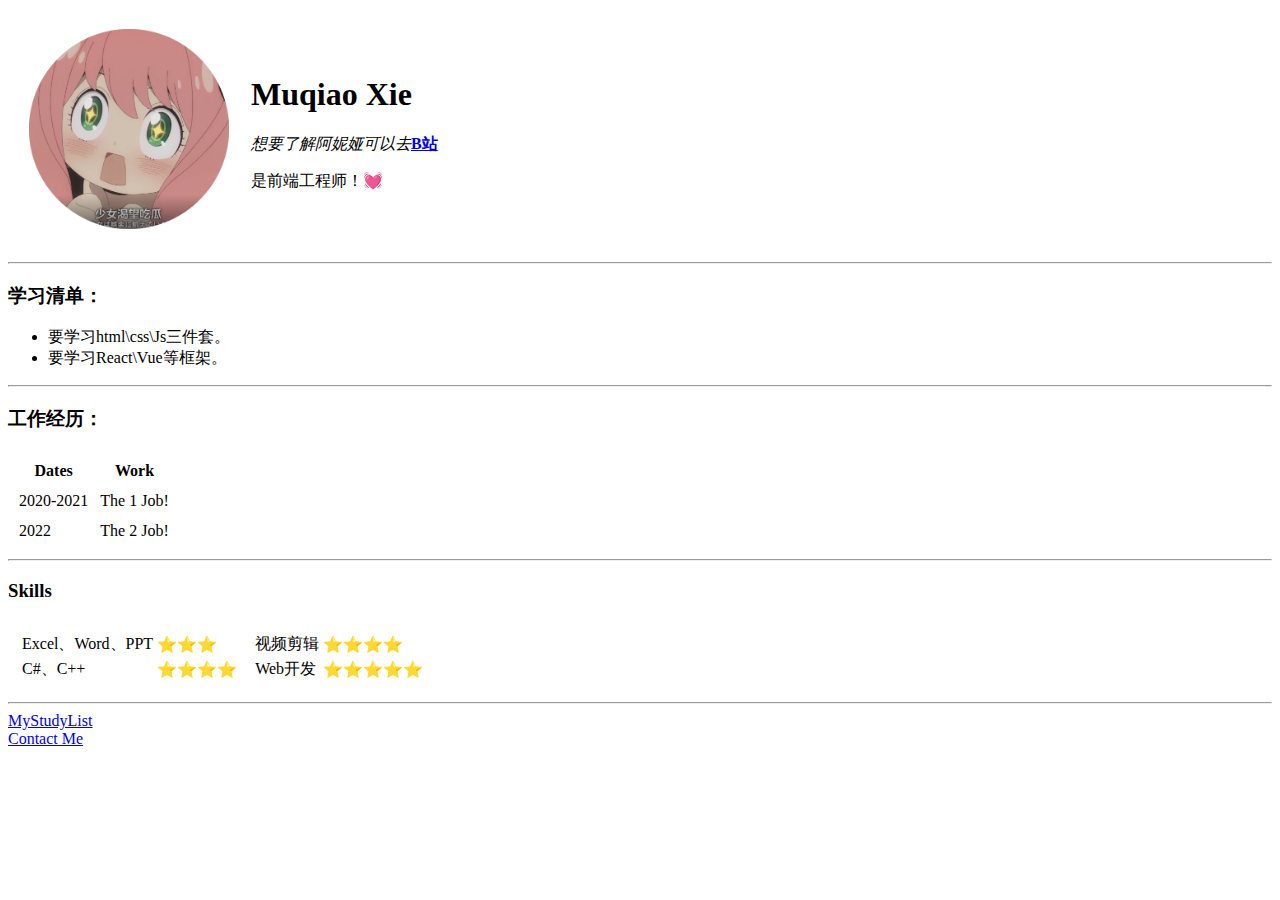
==== index.html @ 861e99d0 "Add initial CV website files" ====
<!doctype html>
<html>
<head>
<meta charset="utf-8">
<title>Muqiao's Personal Site</title>
</head>
<body>
	<table cellspacing="20">
		<tr>
			<td><img src="images/aniya1.png" alt="阿妮娅吃瓜" style="height:200px"></td>
			<td><h1>Muqiao Xie</h1>
				<p><em>想要了解阿妮娅可以去</em><strong><a href="https://bilibili.com">B站</a></strong></p>
				<p>是前端工程师！💓</p></td>
		</tr>
	</table>
	
	
	<hr>
	<h3>学习清单：</h3>
	<ul>
		<li>要学习html\css\Js三件套。</li>
		<li>要学习React\Vue等框架。</li>
	</ul>
	<hr>
	
	<h3>工作经历：</h3>
	<table cellspacing="10">
		<thead>
			<tr>
				<th>Dates</th>
				<th>Work</th>
			</tr>
		</thead>
		<tbody>
			<tr>
				<td>2020-2021</td>
				<td>The 1 Job!</td>
			</tr>
			<tr>
				<td>2022</td>
				<td>The 2 Job!</td>
			</tr>
		</tbody>
		<tfoot></tfoot>
	</table>
	<hr>
	
	<h3>Skills</h3><!--嵌套表-->
	<table cellspacing="10">	
		<tr>
			<td><table><tr><td>Excel、Word、PPT</td><td>⭐⭐⭐</td></tr><tr><td>C#、C++</td><td>⭐⭐⭐⭐</td></tr></table></td>
			
			<td><table><tr><td>视频剪辑</td><td>⭐⭐⭐⭐</td></tr><tr><td>Web开发</td><td>⭐⭐⭐⭐⭐</td></tr></table></td>
		</tr>
		
	</table>
	
	
	<hr>
	<a href="MyStudyList.html">MyStudyList</a>
	<br>
	<a href="ContactMe.html">Contact Me</a>
</body>
</html>
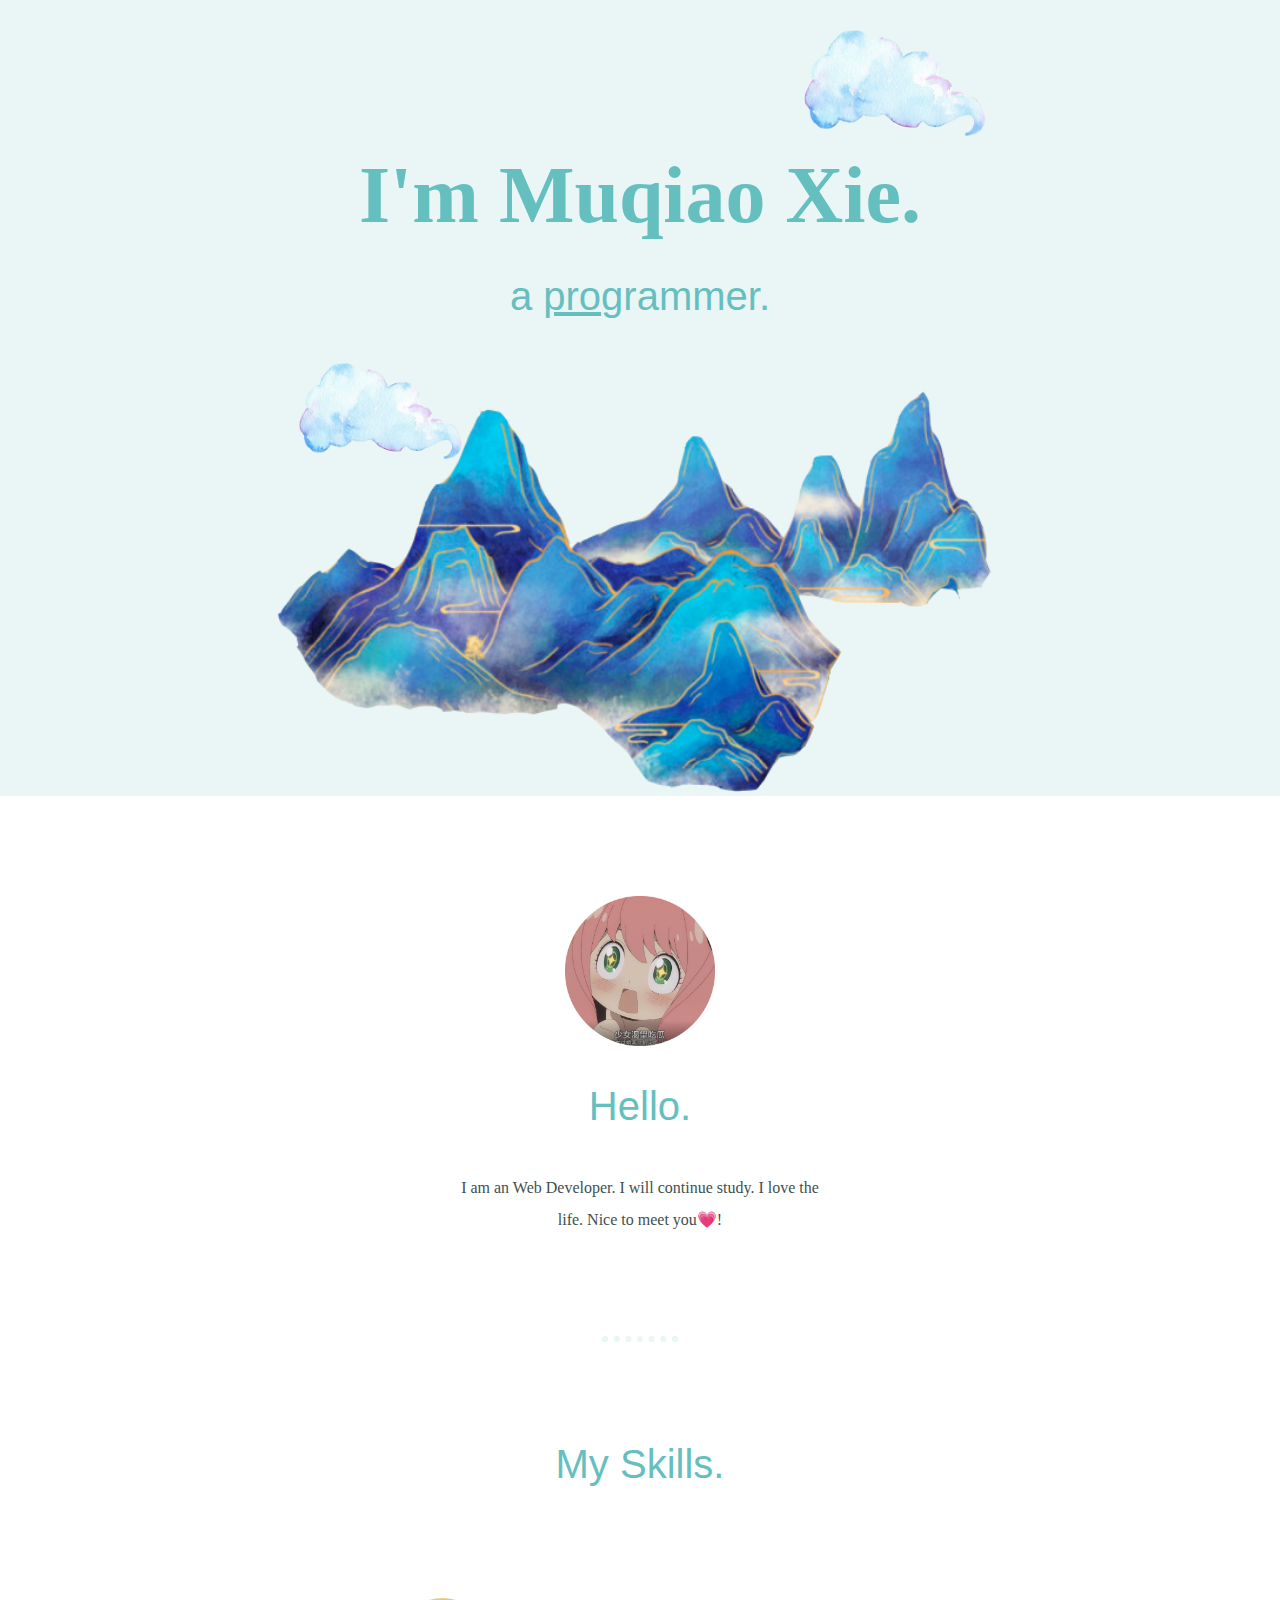
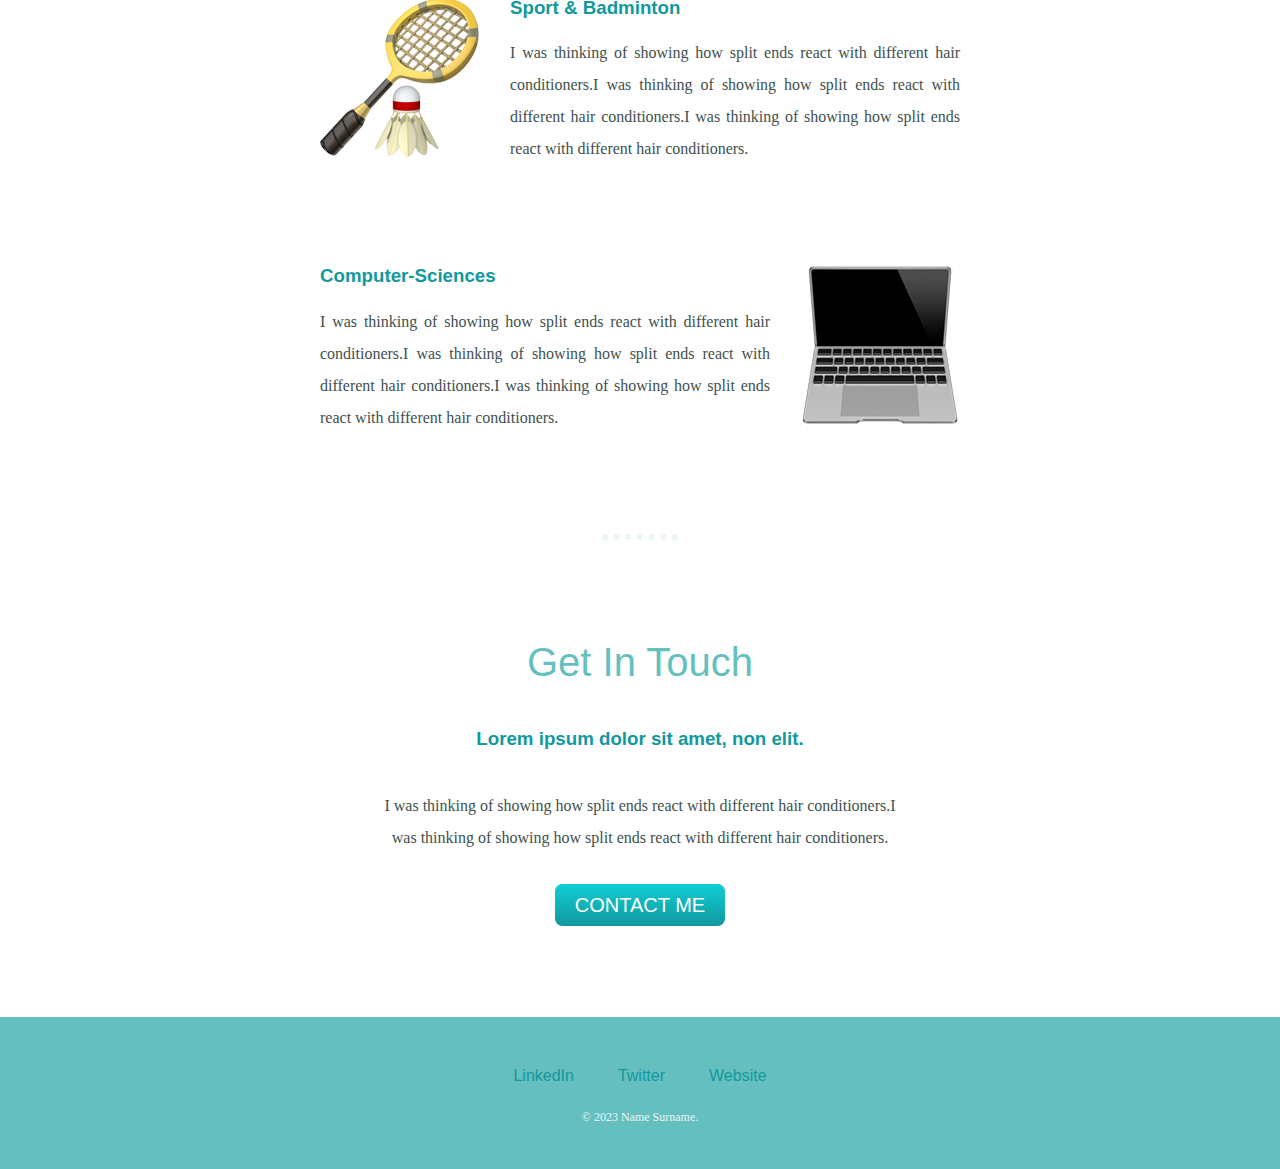
==== commit 9ebedb3e: "Add files via upload" ====
--- a/index.html
+++ b/index.html
@@ -2,63 +2,54 @@
 <html>
 <head>
 <meta charset="utf-8">
-<title>Muqiao's Personal Site</title>
+<title>Muqiao Xie</title>
+	<link rel="stylesheet" type="text/css" href="css/style.css">
+	<link rel="icon" href="images/favicon.ico?v=2">
+	<link href="https://fonts.googlefonts.cn/css?family=Merriweather|Montserrat|Sacramento" rel="stylesheet">
 </head>
 <body>
-	<table cellspacing="20">
-		<tr>
-			<td><img src="images/aniya1.png" alt="阿妮娅吃瓜" style="height:200px"></td>
-			<td><h1>Muqiao Xie</h1>
-				<p><em>想要了解阿妮娅可以去</em><strong><a href="https://bilibili.com">B站</a></strong></p>
-				<p>是前端工程师！💓</p></td>
-		</tr>
-	</table>
+	<div class="top-container">
+		<img class="top-cloud" src="images/cloud3-cut.png" alt="cloud-img">
+		<h1>I'm Muqiao Xie.</h1>
+		<h2>a <span class="pro">pro</span>grammer.</h2>
+		<img class="bottom-cloud" src="images/cloud3-cut.png" alt="cloud-img">
+		<img src="images/mountain3-pscut.png" alt="mountain-img" width="750px" height="430px">
+	</div>
 	
+	<div class="mid-container">
+		<div class="profile">
+			<img src="images/aniya1.png" alt="Photo" width="150px">
+			<h2>Hello.</h2>
+			<p class="intro">I am an Web Developer. I will continue study. I love the life. Nice to meet you💗! </p>
+		</div>
+		<hr>
+		<div class="skills">
+			<h2 class="myskills">My Skills.</h2>
+			<div class="skill-row">
+				<img class="badminton" src="images/badminton.png" alt="badminton-skill">
+				<h3>Sport & Badminton</h3>
+				<p class="skill-sport">I was thinking of showing how split ends react with different hair conditioners.I was thinking of showing how split ends react with different hair conditioners.I was thinking of showing how split ends react with different hair conditioners.</p>
+			</div>
+			<div class="skill-row">
+				<img class="laptop" src="images/laptop.png" alt="laptop-skill">
+				<h3>Computer-Sciences</h3>
+				<p class="skill-laptop">I was thinking of showing how split ends react with different hair conditioners.I was thinking of showing how split ends react with different hair conditioners.I was thinking of showing how split ends react with different hair conditioners.</p>
+			</div>
+		</div>
+		<hr>
+		<div class="contact-me">
+			<h2>Get In Touch</h2>
+			<h3>Lorem ipsum dolor sit amet, non elit.</h3>
+			<p class="contact-message">I was thinking of showing how split ends react with different hair conditioners.I was thinking of showing how split ends react with different hair conditioners.</p>
+			<a class="btn" href="mailto:name@email.com">CONTACT ME</a>
+		</div>
+	</div>
 	
-	<hr>
-	<h3>学习清单：</h3>
-	<ul>
-		<li>要学习html\css\Js三件套。</li>
-		<li>要学习React\Vue等框架。</li>
-	</ul>
-	<hr>
-	
-	<h3>工作经历：</h3>
-	<table cellspacing="10">
-		<thead>
-			<tr>
-				<th>Dates</th>
-				<th>Work</th>
-			</tr>
-		</thead>
-		<tbody>
-			<tr>
-				<td>2020-2021</td>
-				<td>The 1 Job!</td>
-			</tr>
-			<tr>
-				<td>2022</td>
-				<td>The 2 Job!</td>
-			</tr>
-		</tbody>
-		<tfoot></tfoot>
-	</table>
-	<hr>
-	
-	<h3>Skills</h3><!--嵌套表-->
-	<table cellspacing="10">	
-		<tr>
-			<td><table><tr><td>Excel、Word、PPT</td><td>⭐⭐⭐</td></tr><tr><td>C#、C++</td><td>⭐⭐⭐⭐</td></tr></table></td>
-			
-			<td><table><tr><td>视频剪辑</td><td>⭐⭐⭐⭐</td></tr><tr><td>Web开发</td><td>⭐⭐⭐⭐⭐</td></tr></table></td>
-		</tr>
-		
-	</table>
-	
-	
-	<hr>
-	<a href="MyStudyList.html">MyStudyList</a>
-	<br>
-	<a href="ContactMe.html">Contact Me</a>
+	<div class="bot-container">
+		<a class="footer-link" href="https://www.linkedin.com/">LinkedIn</a>
+		<a class="footer-link" href="https://www.twitter.com/">Twitter</a>
+		<a class="footer-link" href="https://www.appbrewery.co/">Website</a>
+		<p class="copyright">&copy; 2023 Name Surname.</p>
+	</div>
 </body>
 </html>
--- a/css/style.css
+++ b/css/style.css
@@ -0,0 +1,184 @@
+
+body{
+	color: #40514E;
+	margin: 0;
+	text-align: center;
+	font-family: 'Merriweather',serif;
+}
+
+hr{
+	border-color: gray;
+	/*
+	border-style:dotted none none none;	
+	border-width: 6px;
+	*/
+	border: dotted #EAF6F6 6px;
+	border-bottom: none;
+	margin: 100px auto;
+	width: 5%;	
+}
+
+h1{
+	/*width: 10%;*/
+	/*margin: 0 auto;*/
+	/*等同于margin: 0 auto 0 auto;*/
+	color: #66BFBF;
+	font-family: 'Sacramento',cursive;
+	font-size: 5rem;
+	/*line-height: 2;*/
+	margin: 50px auto 0 auto;
+	
+}
+
+h2{
+	color: #66BFBF;
+	font-family: 'Montserrat',sans-serif;
+	font-size: 2.5rem;
+	font-weight: normal;
+	padding-bottom: 10px;
+}
+
+h3{
+	color: #11999E;
+	font-family: 'Montserrat',sans-serif;
+}
+
+p{
+	line-height: 2;
+}
+
+.pro{
+	text-decoration: underline;
+}
+
+.top-container{
+	background-color: #EAF6F6;
+	position: relative;
+	padding-top: 100px;
+}
+
+.top-cloud{
+	width:200px;
+	position: absolute;
+	top:1.8rem;
+	right:18rem;
+}
+.bottom-cloud{
+	width:180px;
+	position: absolute;
+	left: 18rem;
+}
+
+.mid-container{
+	/*background-color:chartreuse;
+	height: 200px;
+	width: 200px;*/
+	margin: 100px 0;
+}
+
+.intro{
+	margin:auto;
+	width: 30%;
+}
+
+.myskills{
+	margin-top: 100px;
+}
+
+.skill-row{
+	margin: 100px auto 100px auto;
+	text-align:justify;
+	width: 50%;
+}
+
+.badminton{
+	float: left;
+	margin-right: 30px;
+	width: 25%;
+}
+
+.laptop{
+	float: right;
+	margin-left: 30px;
+	width: 25%;
+}
+
+.skill-sport{
+	/*clear:left;*/
+}
+
+.skill-laptop{
+	/*clear: right;*/
+}
+
+.contact-me{
+	/*margin: 50px auto 0 auto;
+	width: 50%;*/
+}
+
+.contact-message{
+	width: 40%;
+	margin: 40px auto;
+}
+
+/*
+.btn{
+	background-color: darkcyan;
+	color: white;
+	text-decoration: none;
+}
+*/
+
+.btn {
+  background: #11cdd4;
+  background-image: -webkit-linear-gradient(top, #11cdd4, #11999e);
+  background-image: -moz-linear-gradient(top, #11cdd4, #11999e);
+  background-image: -ms-linear-gradient(top, #11cdd4, #11999e);
+  background-image: -o-linear-gradient(top, #11cdd4, #11999e);
+  background-image: linear-gradient(to bottom, #11cdd4, #11999e);
+  -webkit-border-radius: 8;
+  -moz-border-radius: 8;
+  border-radius: 8px;
+  font-family: 'Montserrat',sans-serif;
+  color: #ffffff;
+  font-size: 20px;
+  padding: 10px 20px 10px 20px;
+  text-decoration: none;
+}
+
+.btn:hover {
+  background: #30e3c8;
+  background-image: -webkit-linear-gradient(top, #30e3c8, #2bc4ad);
+  background-image: -moz-linear-gradient(top, #30e3c8, #2bc4ad);
+  background-image: -ms-linear-gradient(top, #30e3c8, #2bc4ad);
+  background-image: -o-linear-gradient(top, #30e3c8, #2bc4ad);
+  background-image: linear-gradient(to bottom, #30e3c8, #2bc4ad);
+  text-decoration: none;
+}
+
+.bot-container{
+	/*background-color:cornflowerblue;
+	height: 200px;
+	width: 200px;*/
+	background-color:#66BFBF;
+	padding: 50px 0 20px;
+}
+
+.footer-link{
+	color: #11999E;
+	font-family: 'Montserrat',sans-serif;
+	text-decoration: none;
+	margin: 10px 20px;
+	/*margin-left: 2rem;*/
+}
+
+.footer-link:hover{
+	color: #EAF6F6;
+}
+
+.copyright{
+	color: #EAF6F6;
+	font-size: 0.75rem;
+	margin: 20px 0;
+}
+
